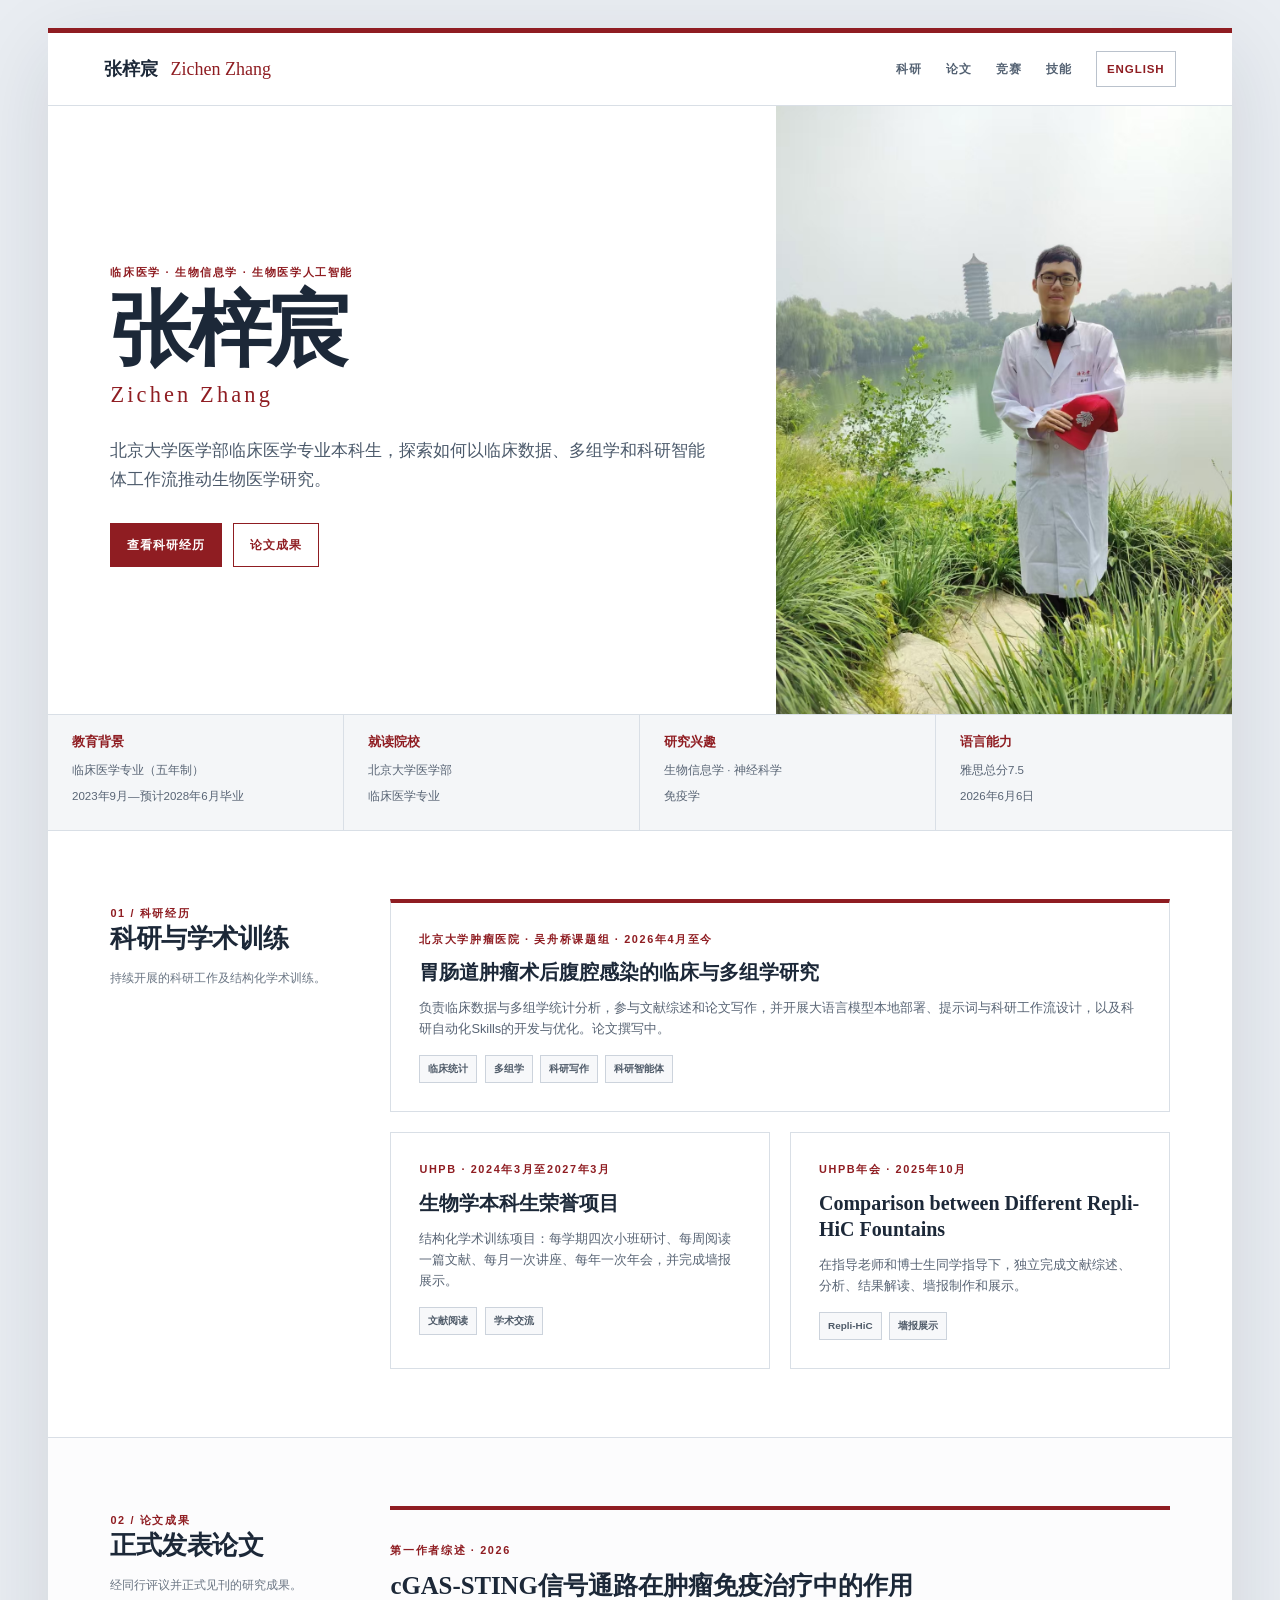
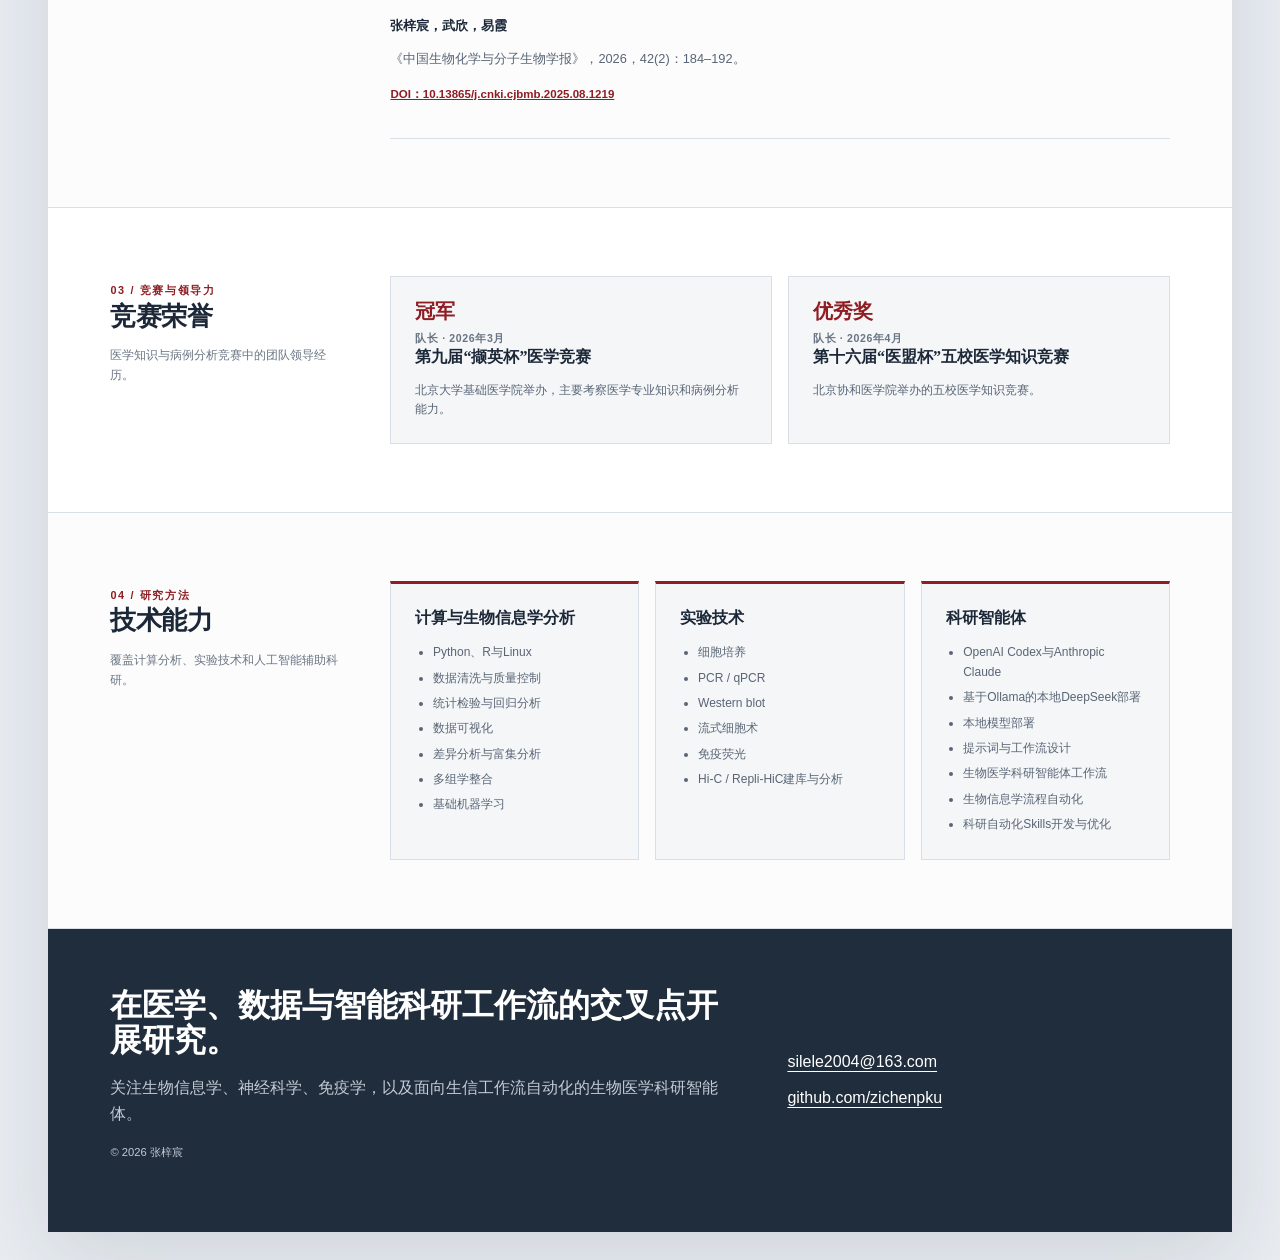
==== zh.html @ 294eec8e "feat: add complete Chinese academic resume" ====
<!doctype html>
<html lang="zh-CN">
<head>
  <meta charset="utf-8">
  <meta name="viewport" content="width=device-width, initial-scale=1">
  <title>张梓宸｜临床医学、生物信息学与生物医学人工智能</title>
  <meta name="description" content="张梓宸的学术主页：北京大学医学部临床医学专业本科生，关注生物信息学、多组学、免疫学、神经科学及生物医学科研智能体。">
  <meta name="theme-color" content="#8f1d22">
  <link rel="canonical" href="https://zichenpku.github.io/zh.html">
  <link rel="alternate" hreflang="en" href="https://zichenpku.github.io/">
  <link rel="alternate" hreflang="zh-CN" href="https://zichenpku.github.io/zh.html">
  <link rel="alternate" hreflang="x-default" href="https://zichenpku.github.io/">
  <meta property="og:type" content="profile">
  <meta property="og:title" content="张梓宸｜学术主页">
  <meta property="og:description" content="临床医学、生物信息学、多组学与生物医学科研智能体。">
  <meta property="og:url" content="https://zichenpku.github.io/zh.html">
  <link rel="stylesheet" href="styles.css">
  <script src="script.js" defer></script>
  <script type="application/ld+json">
    {
      "@context": "https://schema.org",
      "@type": "Person",
      "name": "张梓宸",
      "alternateName": "Zichen Zhang",
      "url": "https://zichenpku.github.io/zh.html",
      "email": "mailto:silele2004@163.com",
      "sameAs": ["https://github.com/zichenpku"],
      "affiliation": {
        "@type": "CollegeOrUniversity",
        "name": "北京大学医学部"
      }
    }
  </script>
</head>
<body>
  <a class="skip-link" href="#main-content">跳转至主要内容</a>
  <div class="site-shell">
    <header class="site-header">
      <div class="header-inner">
        <a class="brand" href="#main-content">张梓宸 <span lang="en">Zichen Zhang</span></a>
        <button class="menu-toggle" type="button" aria-expanded="false" aria-controls="site-nav" aria-label="打开导航菜单" data-menu-toggle>菜单</button>
        <nav class="site-nav" id="site-nav" aria-label="主要导航" data-site-nav>
          <a href="#research">科研</a>
          <a href="#publication">论文</a>
          <a href="#awards">竞赛</a>
          <a href="#skills">技能</a>
          <a class="language-link" href="index.html" lang="en">English</a>
        </nav>
      </div>
    </header>

    <main id="main-content">
      <section class="hero" aria-labelledby="hero-title">
        <div class="hero-copy">
          <p class="eyebrow">临床医学 · 生物信息学 · 生物医学人工智能</p>
          <h1 id="hero-title">张梓宸</h1>
          <span class="name-cn" lang="en">Zichen Zhang</span>
          <p class="lede">北京大学医学部临床医学专业本科生，探索如何以临床数据、多组学和科研智能体工作流推动生物医学研究。</p>
          <div class="hero-actions">
            <a class="button" href="#research">查看科研经历</a>
            <a class="button secondary" href="#publication">论文成果</a>
          </div>
        </div>
        <div class="hero-photo">
          <img src="photo.jpg" alt="张梓宸个人照片">
        </div>
      </section>

      <section class="facts" aria-label="学术信息概览">
        <div class="fact">
          <strong>教育背景</strong>
          <span>临床医学专业（五年制）<br>2023年9月—预计2028年6月毕业</span>
        </div>
        <div class="fact">
          <strong>就读院校</strong>
          <span>北京大学医学部<br>临床医学专业</span>
        </div>
        <div class="fact">
          <strong>研究兴趣</strong>
          <span>生物信息学 · 神经科学<br>免疫学</span>
        </div>
        <div class="fact">
          <strong>语言能力</strong>
          <span>雅思总分7.5<br>2026年6月6日</span>
        </div>
      </section>

      <section class="content-section" id="research" aria-labelledby="research-title">
        <div class="section-heading">
          <span class="section-number">01 / 科研经历</span>
          <h2 id="research-title">科研与学术训练</h2>
          <p>持续开展的科研工作及结构化学术训练。</p>
        </div>
        <div class="card-grid">
          <article class="card featured">
            <div class="meta">北京大学肿瘤医院 · 吴舟桥课题组 · 2026年4月至今</div>
            <h3>胃肠道肿瘤术后腹腔感染的临床与多组学研究</h3>
            <p>负责临床数据与多组学统计分析，参与文献综述和论文写作，并开展大语言模型本地部署、提示词与科研工作流设计，以及科研自动化Skills的开发与优化。论文撰写中。</p>
            <div class="tags" aria-label="肿瘤科研方法">
              <span class="tag">临床统计</span>
              <span class="tag">多组学</span>
              <span class="tag">科研写作</span>
              <span class="tag">科研智能体</span>
            </div>
          </article>

          <article class="card">
            <div class="meta">UHPB · 2024年3月至2027年3月</div>
            <h3>生物学本科生荣誉项目</h3>
            <p>结构化学术训练项目：每学期四次小班研讨、每周阅读一篇文献、每月一次讲座、每年一次年会，并完成墙报展示。</p>
            <div class="tags" aria-label="UHPB学术训练">
              <span class="tag">文献阅读</span>
              <span class="tag">学术交流</span>
            </div>
          </article>

          <article class="card">
            <div class="meta">UHPB年会 · 2025年10月</div>
            <h3 lang="en">Comparison between Different Repli-HiC Fountains</h3>
            <p>在指导老师和博士生同学指导下，独立完成文献综述、分析、结果解读、墙报制作和展示。</p>
            <div class="tags" aria-label="墙报研究方法">
              <span class="tag">Repli-HiC</span>
              <span class="tag">墙报展示</span>
            </div>
          </article>
        </div>
      </section>

      <section class="content-section" id="publication" aria-labelledby="publication-title">
        <div class="section-heading">
          <span class="section-number">02 / 论文成果</span>
          <h2 id="publication-title">正式发表论文</h2>
          <p>经同行评议并正式见刊的研究成果。</p>
        </div>
        <article class="publication">
          <div class="meta">第一作者综述 · 2026</div>
          <h3>cGAS-STING信号通路在肿瘤免疫治疗中的作用</h3>
          <p class="authors"><strong>张梓宸</strong>，武欣，易霞</p>
          <p>《中国生物化学与分子生物学报》，2026，42(2)：184–192。</p>
          <a class="doi-link" href="https://doi.org/10.13865/j.cnki.cjbmb.2025.08.1219" target="_blank" rel="noopener noreferrer">DOI：10.13865/j.cnki.cjbmb.2025.08.1219</a>
        </article>
      </section>

      <section class="content-section" id="awards" aria-labelledby="awards-title">
        <div class="section-heading">
          <span class="section-number">03 / 竞赛与领导力</span>
          <h2 id="awards-title">竞赛荣誉</h2>
          <p>医学知识与病例分析竞赛中的团队领导经历。</p>
        </div>
        <div class="awards-grid">
          <article class="award-card">
            <div class="award-result">冠军</div>
            <div class="award-meta">队长 · 2026年3月</div>
            <h3>第九届“撷英杯”医学竞赛</h3>
            <p>北京大学基础医学院举办，主要考察医学专业知识和病例分析能力。</p>
          </article>
          <article class="award-card">
            <div class="award-result">优秀奖</div>
            <div class="award-meta">队长 · 2026年4月</div>
            <h3>第十六届“医盟杯”五校医学知识竞赛</h3>
            <p>北京协和医学院举办的五校医学知识竞赛。</p>
          </article>
        </div>
      </section>

      <section class="content-section" id="skills" aria-labelledby="skills-title">
        <div class="section-heading">
          <span class="section-number">04 / 研究方法</span>
          <h2 id="skills-title">技术能力</h2>
          <p>覆盖计算分析、实验技术和人工智能辅助科研。</p>
        </div>
        <div class="skills-grid">
          <article class="skill-group">
            <h3>计算与生物信息学分析</h3>
            <ul>
              <li>Python、R与Linux</li>
              <li>数据清洗与质量控制</li>
              <li>统计检验与回归分析</li>
              <li>数据可视化</li>
              <li>差异分析与富集分析</li>
              <li>多组学整合</li>
              <li>基础机器学习</li>
            </ul>
          </article>
          <article class="skill-group">
            <h3>实验技术</h3>
            <ul>
              <li>细胞培养</li>
              <li>PCR / qPCR</li>
              <li>Western blot</li>
              <li>流式细胞术</li>
              <li>免疫荧光</li>
              <li>Hi-C / Repli-HiC建库与分析</li>
            </ul>
          </article>
          <article class="skill-group">
            <h3>科研智能体</h3>
            <ul>
              <li>OpenAI Codex与Anthropic Claude</li>
              <li>基于Ollama的本地DeepSeek部署</li>
              <li>本地模型部署</li>
              <li>提示词与工作流设计</li>
              <li>生物医学科研智能体工作流</li>
              <li>生物信息学流程自动化</li>
              <li>科研自动化Skills开发与优化</li>
            </ul>
          </article>
        </div>
      </section>
    </main>

    <footer class="site-footer" aria-labelledby="contact-title">
      <div>
        <h2 id="contact-title">在医学、数据与智能科研工作流的交叉点开展研究。</h2>
        <p>关注生物信息学、神经科学、免疫学，以及面向生信工作流自动化的生物医学科研智能体。</p>
        <p class="copyright">© <span data-current-year>2026</span> 张梓宸</p>
      </div>
      <div class="footer-links">
        <a href="mailto:silele2004@163.com">silele2004@163.com</a>
        <a href="https://github.com/zichenpku" target="_blank" rel="noopener noreferrer">github.com/zichenpku</a>
      </div>
    </footer>
  </div>
</body>
</html>
---- styles.css ----
:root {
  --color-accent: #8f1d22;
  --color-accent-dark: #6f1519;
  --color-ink: #1c2838;
  --color-slate: #5e6a79;
  --color-soft: #f4f6f8;
  --color-line: #d9dfe6;
  --color-white: #ffffff;
  --font-serif: Georgia, "Times New Roman", "Songti SC", STSong, serif;
  --font-sans: Inter, -apple-system, BlinkMacSystemFont, "Segoe UI", sans-serif;
  --max-width: 74rem;
  --shadow: 0 1.5rem 5rem rgba(23, 35, 52, 0.12);
}

* {
  box-sizing: border-box;
}

html {
  scroll-behavior: smooth;
  scroll-padding-top: 5rem;
}

body {
  margin: 0;
  color: var(--color-ink);
  background: #e9edf2;
  font-family: var(--font-sans);
  line-height: 1.65;
}

img {
  display: block;
  max-width: 100%;
}

a {
  color: inherit;
}

.skip-link {
  position: fixed;
  top: 0;
  left: 1rem;
  z-index: 100;
  padding: 0.75rem 1rem;
  color: #fff;
  background: var(--color-accent);
  transform: translateY(-120%);
}

.skip-link:focus {
  transform: translateY(0);
}

:focus-visible {
  outline: 3px solid #2563eb;
  outline-offset: 3px;
}

.site-shell {
  width: min(100% - 2rem, var(--max-width));
  margin: 1.75rem auto;
  overflow: hidden;
  background: var(--color-white);
  box-shadow: var(--shadow);
}

.site-header {
  position: sticky;
  top: 0;
  z-index: 20;
  border-top: 5px solid var(--color-accent);
  border-bottom: 1px solid var(--color-line);
  background: rgba(255, 255, 255, 0.97);
  backdrop-filter: blur(12px);
}

.header-inner {
  display: flex;
  align-items: center;
  justify-content: space-between;
  min-height: 4.5rem;
  padding: 0 3.5rem;
}

.brand {
  color: var(--color-ink);
  font: 700 1.125rem/1 var(--font-serif);
  text-decoration: none;
}

.brand span {
  margin-left: 0.5rem;
  color: var(--color-accent);
  font-weight: 500;
}

.site-nav {
  display: flex;
  align-items: center;
  gap: 1.5rem;
}

.site-nav a {
  color: #526071;
  font-size: 0.72rem;
  font-weight: 750;
  letter-spacing: 0.08em;
  text-decoration: none;
  text-transform: uppercase;
}

.site-nav a:hover {
  color: var(--color-accent);
}

.language-link {
  padding: 0.45rem 0.65rem;
  border: 1px solid #bac2cc;
  color: var(--color-accent) !important;
}

.menu-toggle {
  display: none;
  min-width: 2.75rem;
  min-height: 2.75rem;
  color: var(--color-ink);
  font: 700 0.72rem/1 var(--font-sans);
}

.hero {
  display: grid;
  grid-template-columns: 1.23fr 0.77fr;
  border-bottom: 1px solid var(--color-line);
}

.hero-copy {
  display: flex;
  flex-direction: column;
  justify-content: center;
  padding: 4.5rem 3.9rem;
}

.eyebrow,
.section-number,
.meta {
  color: var(--color-accent);
  font-size: 0.68rem;
  font-weight: 800;
  letter-spacing: 0.15em;
  text-transform: uppercase;
}

.hero h1 {
  margin: 0;
  font: 700 clamp(3.2rem, 7vw, 5.1rem) / 0.95 var(--font-serif);
  letter-spacing: -0.045em;
}

.name-cn {
  margin-top: 0.9rem;
  color: var(--color-accent);
  font: 500 1.4rem/1 var(--font-serif);
  letter-spacing: 0.14em;
}

.lede {
  max-width: 38rem;
  margin: 1.8rem 0 0;
  color: #4c5a6b;
  font: 400 1.08rem/1.7 var(--font-serif);
}

.hero-actions {
  display: flex;
  flex-wrap: wrap;
  gap: 0.7rem;
  margin-top: 1.8rem;
}

.button {
  display: inline-flex;
  align-items: center;
  justify-content: center;
  min-height: 2.75rem;
  padding: 0 1rem;
  border: 1px solid var(--color-accent);
  color: #fff;
  background: var(--color-accent);
  font-size: 0.72rem;
  font-weight: 800;
  letter-spacing: 0.08em;
  text-decoration: none;
  text-transform: uppercase;
}

.button.secondary {
  color: var(--color-accent);
  background: #fff;
}

.button:hover {
  color: #fff;
  background: var(--color-accent-dark);
}

.hero-photo {
  min-height: 31rem;
  overflow: hidden;
  background: #cfd5dc;
}

.hero-photo img {
  width: 100%;
  height: 100%;
  min-height: 31rem;
  object-fit: cover;
  object-position: center 20%;
}

.facts {
  display: grid;
  grid-template-columns: repeat(4, 1fr);
  border-bottom: 1px solid var(--color-line);
  background: var(--color-soft);
}

.fact {
  min-height: 6rem;
  padding: 1.35rem 1.5rem;
  border-right: 1px solid var(--color-line);
}

.fact:last-child {
  border-right: 0;
}

.fact strong {
  display: block;
  margin-bottom: 0.4rem;
  color: var(--color-accent);
  font: 700 0.8rem/1 var(--font-serif);
}

.fact span {
  color: #596575;
  font-size: 0.72rem;
}

.content-section {
  display: grid;
  grid-template-columns: 14.5rem 1fr;
  gap: 3rem;
  padding: 4.25rem 3.9rem;
  border-bottom: 1px solid var(--color-line);
}

.content-section:nth-of-type(even) {
  background: #fcfcfd;
}

.section-heading h2 {
  margin: 0;
  font: 700 1.6rem/1.1 var(--font-serif);
  letter-spacing: -0.02em;
}

.section-heading p {
  margin: 0.9rem 0 0;
  color: #6a7583;
  font-size: 0.76rem;
}

.card-grid {
  display: grid;
  grid-template-columns: 1fr 1fr;
  gap: 1.25rem;
}

.card {
  padding: 1.75rem;
  border: 1px solid var(--color-line);
  background: #fff;
}

.card.featured {
  grid-column: 1 / -1;
  border-top: 4px solid var(--color-accent);
}

.card h3,
.publication h3 {
  margin: 0.65rem 0 0;
  font: 700 1.25rem/1.3 var(--font-serif);
}

.card p,
.publication p {
  margin: 0.75rem 0 0;
  color: #596575;
  font-size: 0.8rem;
}

.card ul,
.skill-group ul {
  margin: 0.9rem 0 0;
  padding-left: 1.1rem;
  color: #596575;
  font-size: 0.75rem;
}

.card li + li,
.skill-group li + li {
  margin-top: 0.35rem;
}

.tags {
  display: flex;
  flex-wrap: wrap;
  gap: 0.45rem;
  margin-top: 1rem;
}

.tag {
  padding: 0.3rem 0.5rem;
  border: 1px solid #ccd3dc;
  color: #4e5a68;
  background: #f7f8fa;
  font-size: 0.62rem;
  font-weight: 700;
}

.publication {
  padding: 2rem 0;
  border-top: 4px solid var(--color-accent);
  border-bottom: 1px solid var(--color-line);
}

.publication h3 {
  max-width: 43rem;
  font-size: 1.55rem;
}

.authors {
  color: var(--color-ink) !important;
  font-weight: 650;
}

.doi-link {
  display: inline-block;
  margin-top: 1rem;
  color: var(--color-accent);
  font-size: 0.72rem;
  font-weight: 800;
}

.skills-grid,
.awards-grid {
  display: grid;
  grid-template-columns: repeat(3, 1fr);
  gap: 1rem;
}

.awards-grid {
  grid-template-columns: 1fr 1fr;
}

.skill-group,
.award-card {
  padding: 1.5rem;
  border: 1px solid var(--color-line);
  background: var(--color-soft);
}

.skill-group {
  border-top: 3px solid var(--color-accent);
}

.skill-group h3,
.award-card h3 {
  margin: 0;
  font: 700 1rem/1.3 var(--font-serif);
}

.skill-group p,
.award-card p {
  margin: 0.8rem 0 0;
  color: #596575;
  font-size: 0.72rem;
}

.award-result {
  color: var(--color-accent);
  font: 700 1.25rem/1 var(--font-serif);
}

.award-meta {
  margin-top: 0.55rem;
  color: #6a7583;
  font-size: 0.66rem;
  font-weight: 750;
  letter-spacing: 0.06em;
  text-transform: uppercase;
}

.site-footer {
  display: grid;
  grid-template-columns: 1.25fr 0.75fr;
  gap: 2.5rem;
  padding: 3.7rem 3.9rem;
  color: #fff;
  background: #202d3d;
}

.site-footer h2 {
  margin: 0;
  font: 700 2rem/1.1 var(--font-serif);
}

.site-footer p {
  color: #c3cbd4;
}

.footer-links {
  display: flex;
  flex-direction: column;
  justify-content: center;
  gap: 0.6rem;
}

.footer-links a {
  color: #fff;
  text-underline-offset: 0.25rem;
}

.copyright {
  margin-top: 1rem;
  font-size: 0.7rem;
}

@media (max-width: 52rem) {
  html {
    scroll-padding-top: 4.25rem;
  }

  .site-shell {
    width: 100%;
    margin: 0;
  }

  .header-inner {
    min-height: 4.25rem;
    padding: 0 1.3rem;
  }

  .site-nav {
    flex-wrap: wrap;
    justify-content: flex-end;
  }

  html.js .menu-toggle {
    display: inline-grid;
    place-items: center;
    border: 1px solid var(--color-line);
    background: #fff;
  }

  html.js .site-nav {
    position: absolute;
    top: 100%;
    right: 0;
    left: 0;
    display: none;
    flex-direction: column;
    align-items: stretch;
    gap: 0;
    padding: 0.5rem 1.3rem 1rem;
    border-bottom: 1px solid var(--color-line);
    background: #fff;
  }

  html.js .site-nav[data-open="true"] {
    display: flex;
  }

  .site-nav a {
    padding: 0.8rem 0;
  }

  .hero {
    grid-template-columns: 1fr;
  }

  .hero-photo {
    min-height: 23rem;
    order: -1;
  }

  .hero-photo img {
    min-height: 23rem;
  }

  .hero-copy {
    padding: 3.5rem 1.7rem 3rem;
  }

  .facts {
    grid-template-columns: 1fr 1fr;
  }

  .fact:nth-child(2) {
    border-right: 0;
  }

  .fact:nth-child(-n + 2) {
    border-bottom: 1px solid var(--color-line);
  }

  .content-section {
    grid-template-columns: 1fr;
    gap: 1.8rem;
    padding: 3.2rem 1.7rem;
  }

  .card-grid,
  .awards-grid,
  .skills-grid,
  .site-footer {
    grid-template-columns: 1fr;
  }

  .site-footer {
    padding: 3rem 1.7rem;
  }
}

@media (max-width: 24rem) {
  .facts {
    grid-template-columns: 1fr;
  }

  .fact {
    border-right: 0;
    border-bottom: 1px solid var(--color-line);
  }

  .hero-actions {
    flex-direction: column;
  }
}

@media (prefers-reduced-motion: reduce) {
  html {
    scroll-behavior: auto;
  }

  *,
  *::before,
  *::after {
    scroll-behavior: auto !important;
    transition: none !important;
  }
}
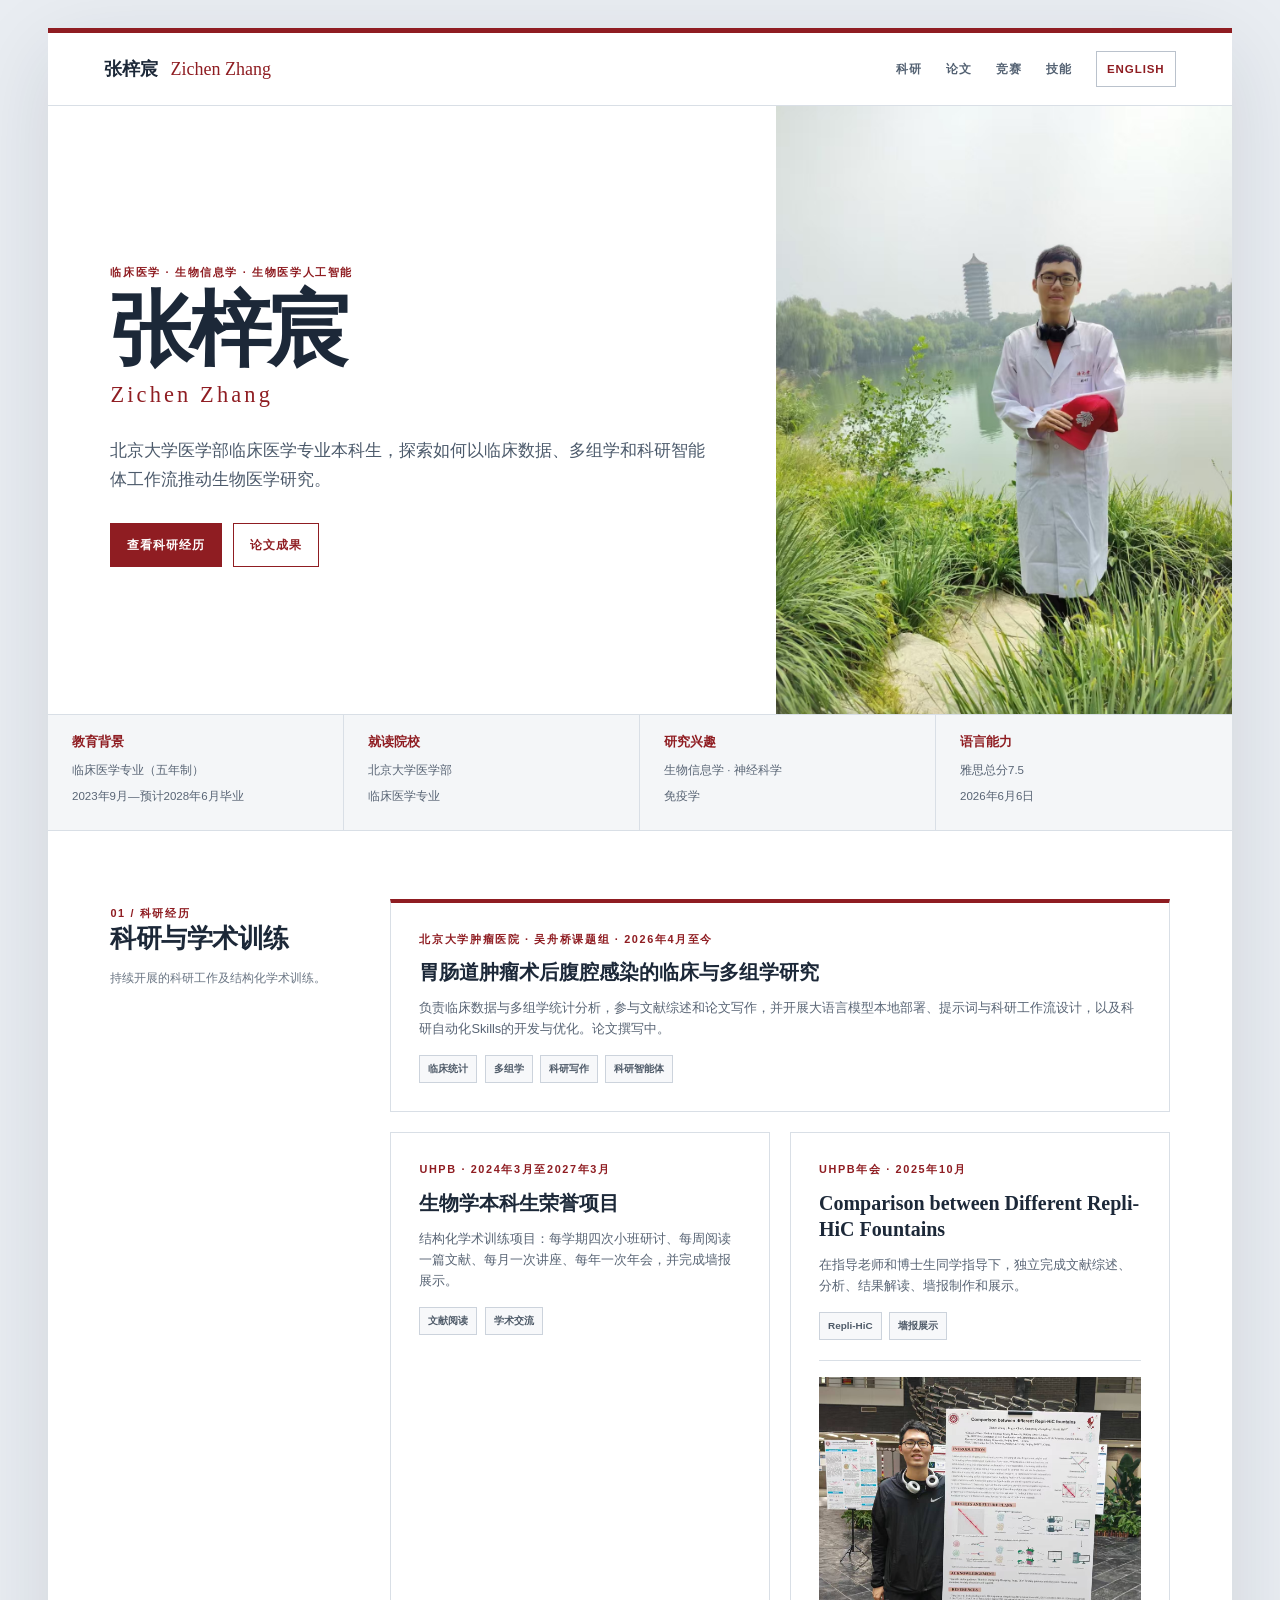
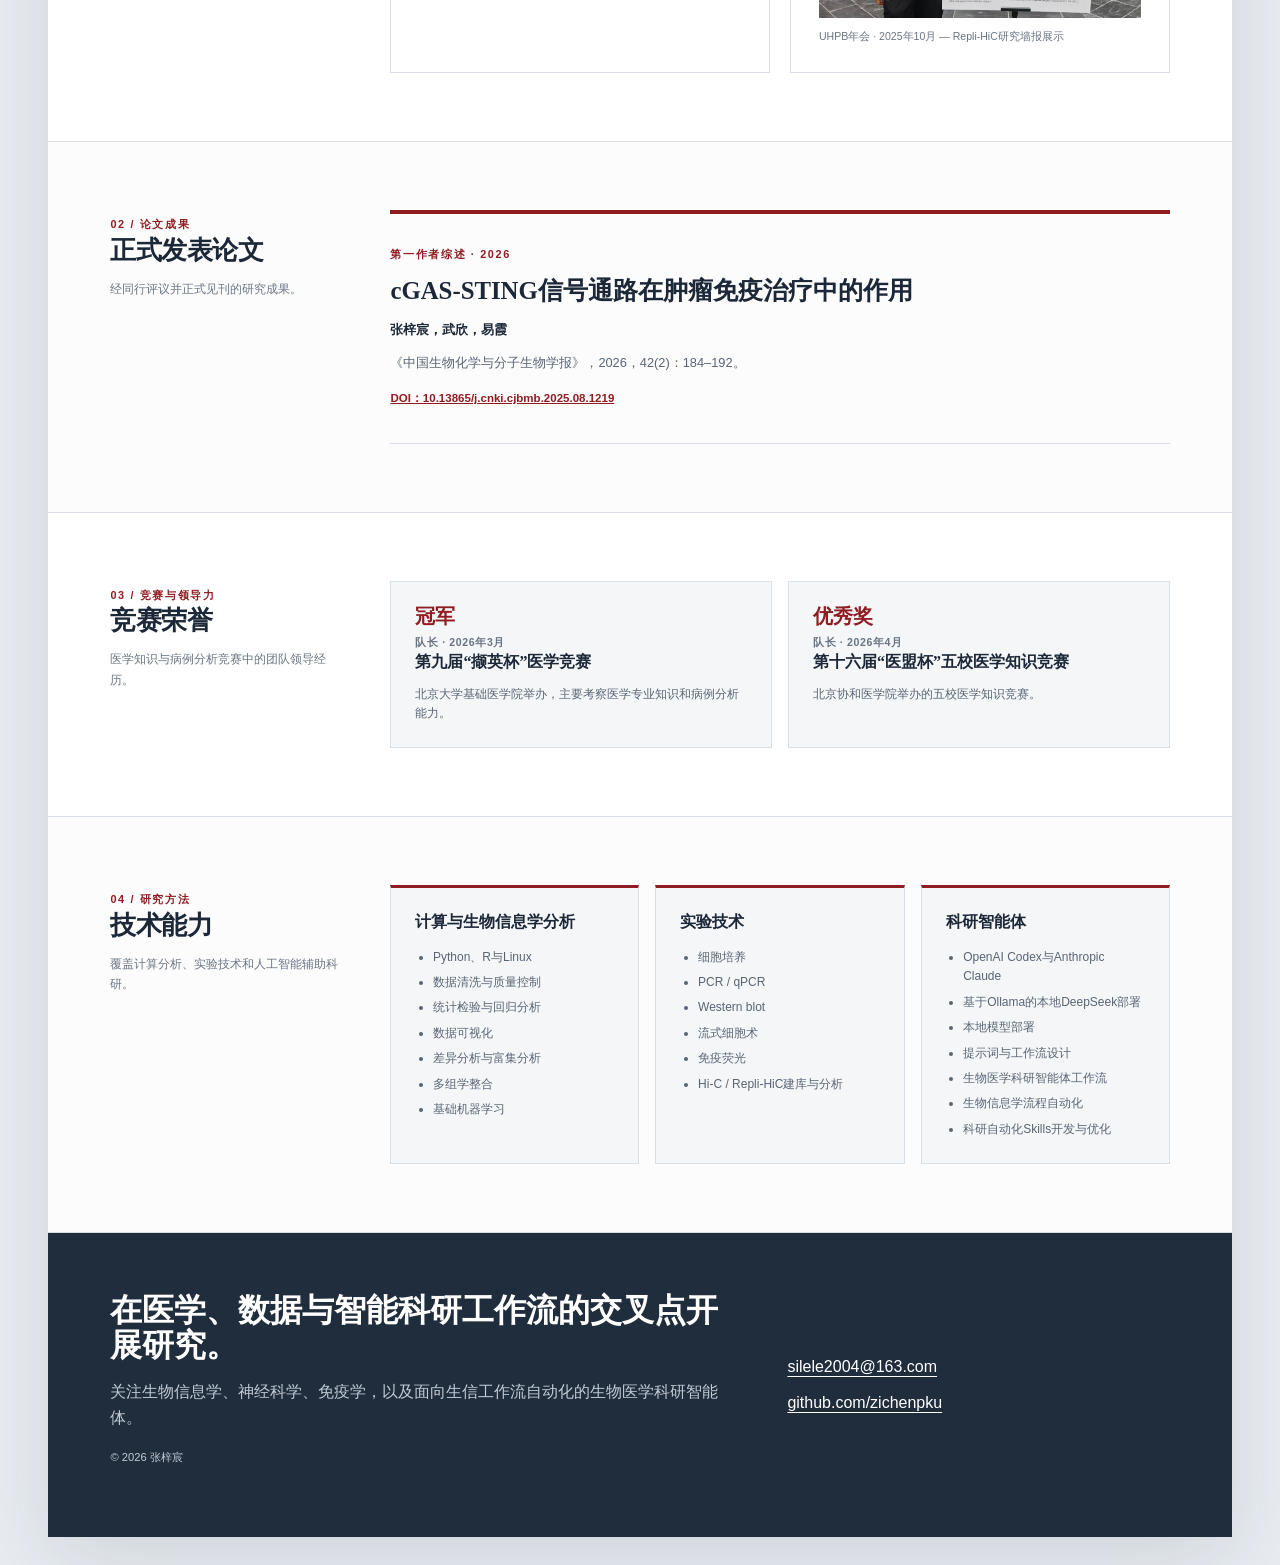
==== commit 62bc6730: "feat: add UHPB poster photograph" ====
--- a/zh.html
+++ b/zh.html
@@ -38,7 +38,7 @@
     <header class="site-header">
       <div class="header-inner">
         <a class="brand" href="#main-content">张梓宸 <span lang="en">Zichen Zhang</span></a>
-        <button class="menu-toggle" type="button" aria-expanded="false" aria-controls="site-nav" aria-label="打开导航菜单" data-menu-toggle>菜单</button>
+        <button class="menu-toggle" type="button" aria-expanded="false" aria-controls="site-nav" aria-label="打开导航菜单" data-label-open="打开导航菜单" data-label-close="关闭导航菜单" data-menu-toggle>菜单</button>
         <nav class="site-nav" id="site-nav" aria-label="主要导航" data-site-nav>
           <a href="#research">科研</a>
           <a href="#publication">论文</a>
@@ -122,6 +122,12 @@
               <span class="tag">Repli-HiC</span>
               <span class="tag">墙报展示</span>
             </div>
+            <figure class="poster-figure">
+              <a class="poster-link" href="assets/uhpb-poster.jpg" target="_blank" rel="noopener noreferrer" aria-label="查看UHPB墙报展示完整照片">
+                <img src="assets/uhpb-poster.jpg" alt="张梓宸在UHPB年会展示Repli-HiC研究墙报" decoding="async">
+              </a>
+              <figcaption>UHPB年会 · 2025年10月 — Repli-HiC研究墙报展示</figcaption>
+            </figure>
           </article>
         </div>
       </section>
--- a/styles.css
+++ b/styles.css
@@ -331,6 +331,32 @@
   font-weight: 700;
 }
 
+.poster-figure {
+  margin: 1.25rem 0 0;
+  padding-top: 1rem;
+  border-top: 1px solid var(--color-line);
+}
+
+.poster-link {
+  display: block;
+  overflow: hidden;
+  background: var(--color-soft);
+}
+
+.poster-figure img {
+  width: 100%;
+  aspect-ratio: 4 / 3;
+  object-fit: cover;
+  object-position: center 42%;
+}
+
+.poster-figure figcaption {
+  margin-top: 0.65rem;
+  color: #697584;
+  font-size: 0.66rem;
+  line-height: 1.5;
+}
+
 .publication {
   padding: 2rem 0;
   border-top: 4px solid var(--color-accent);
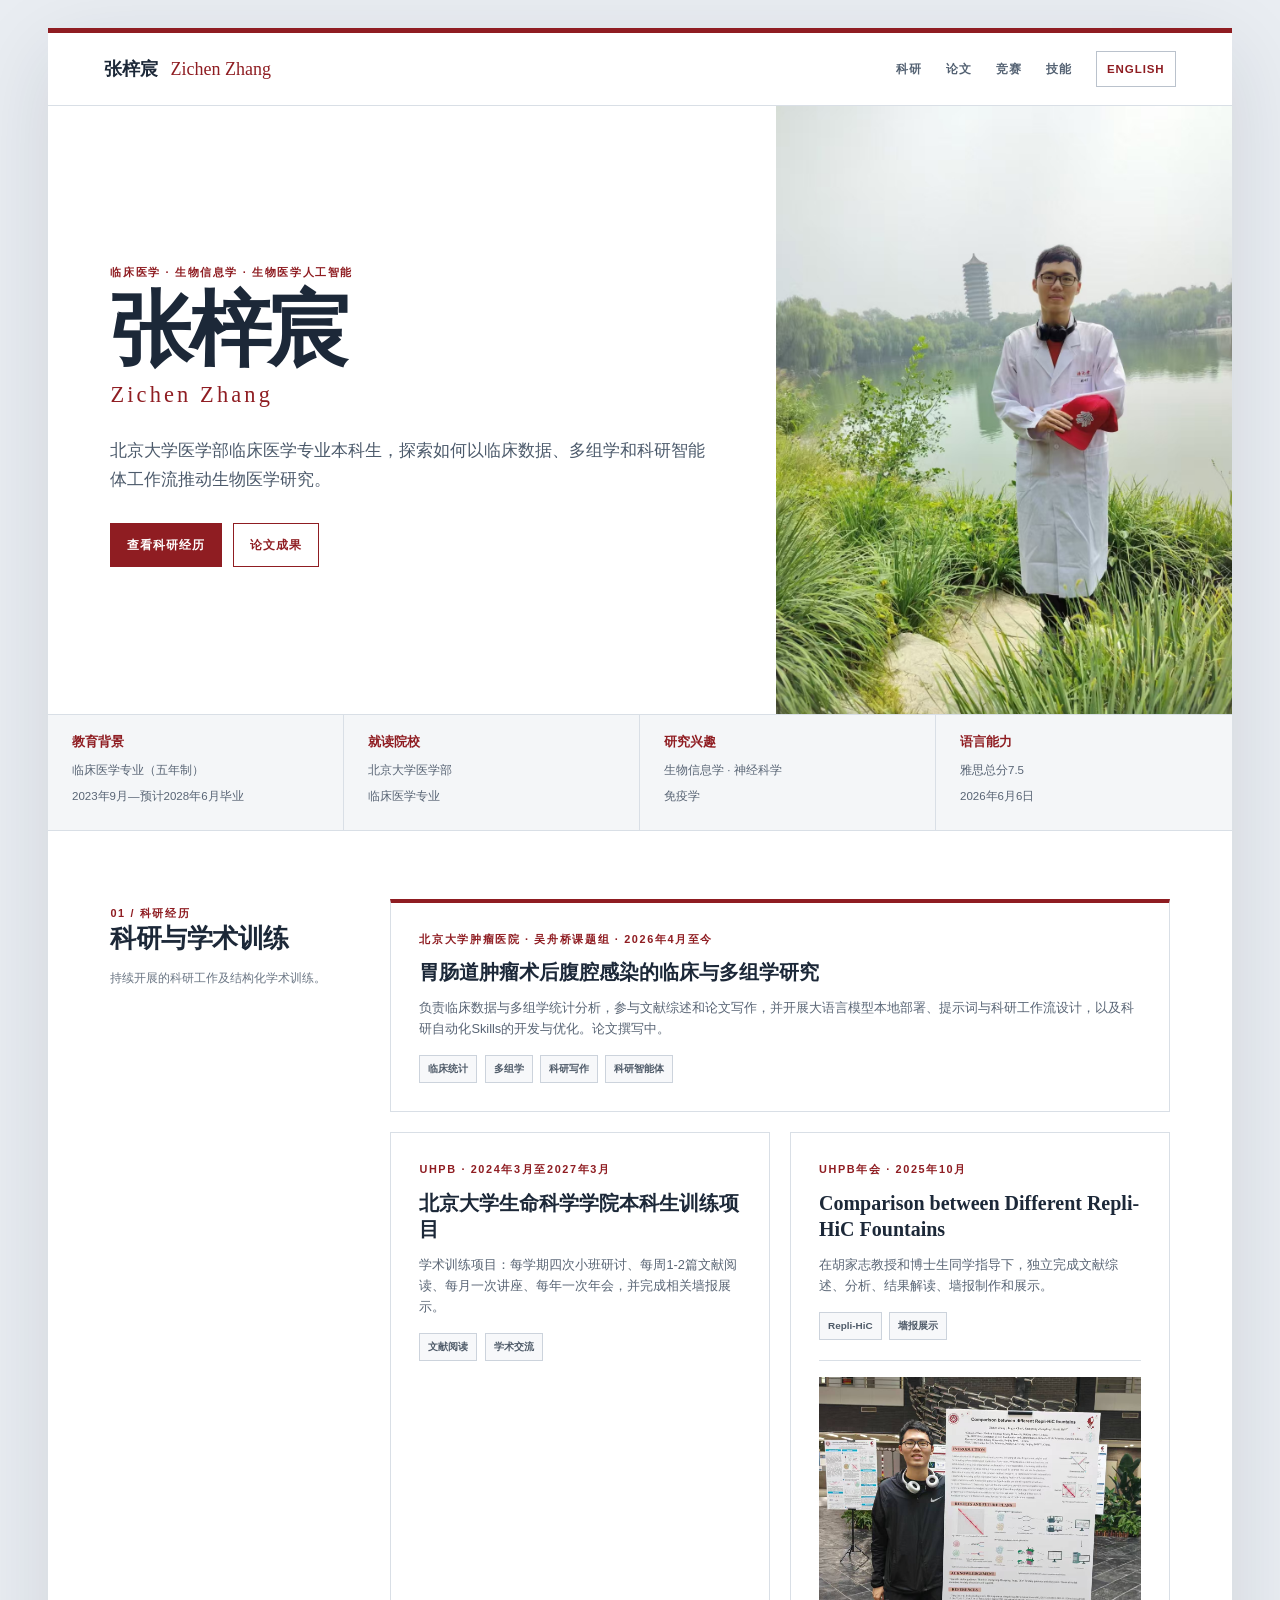
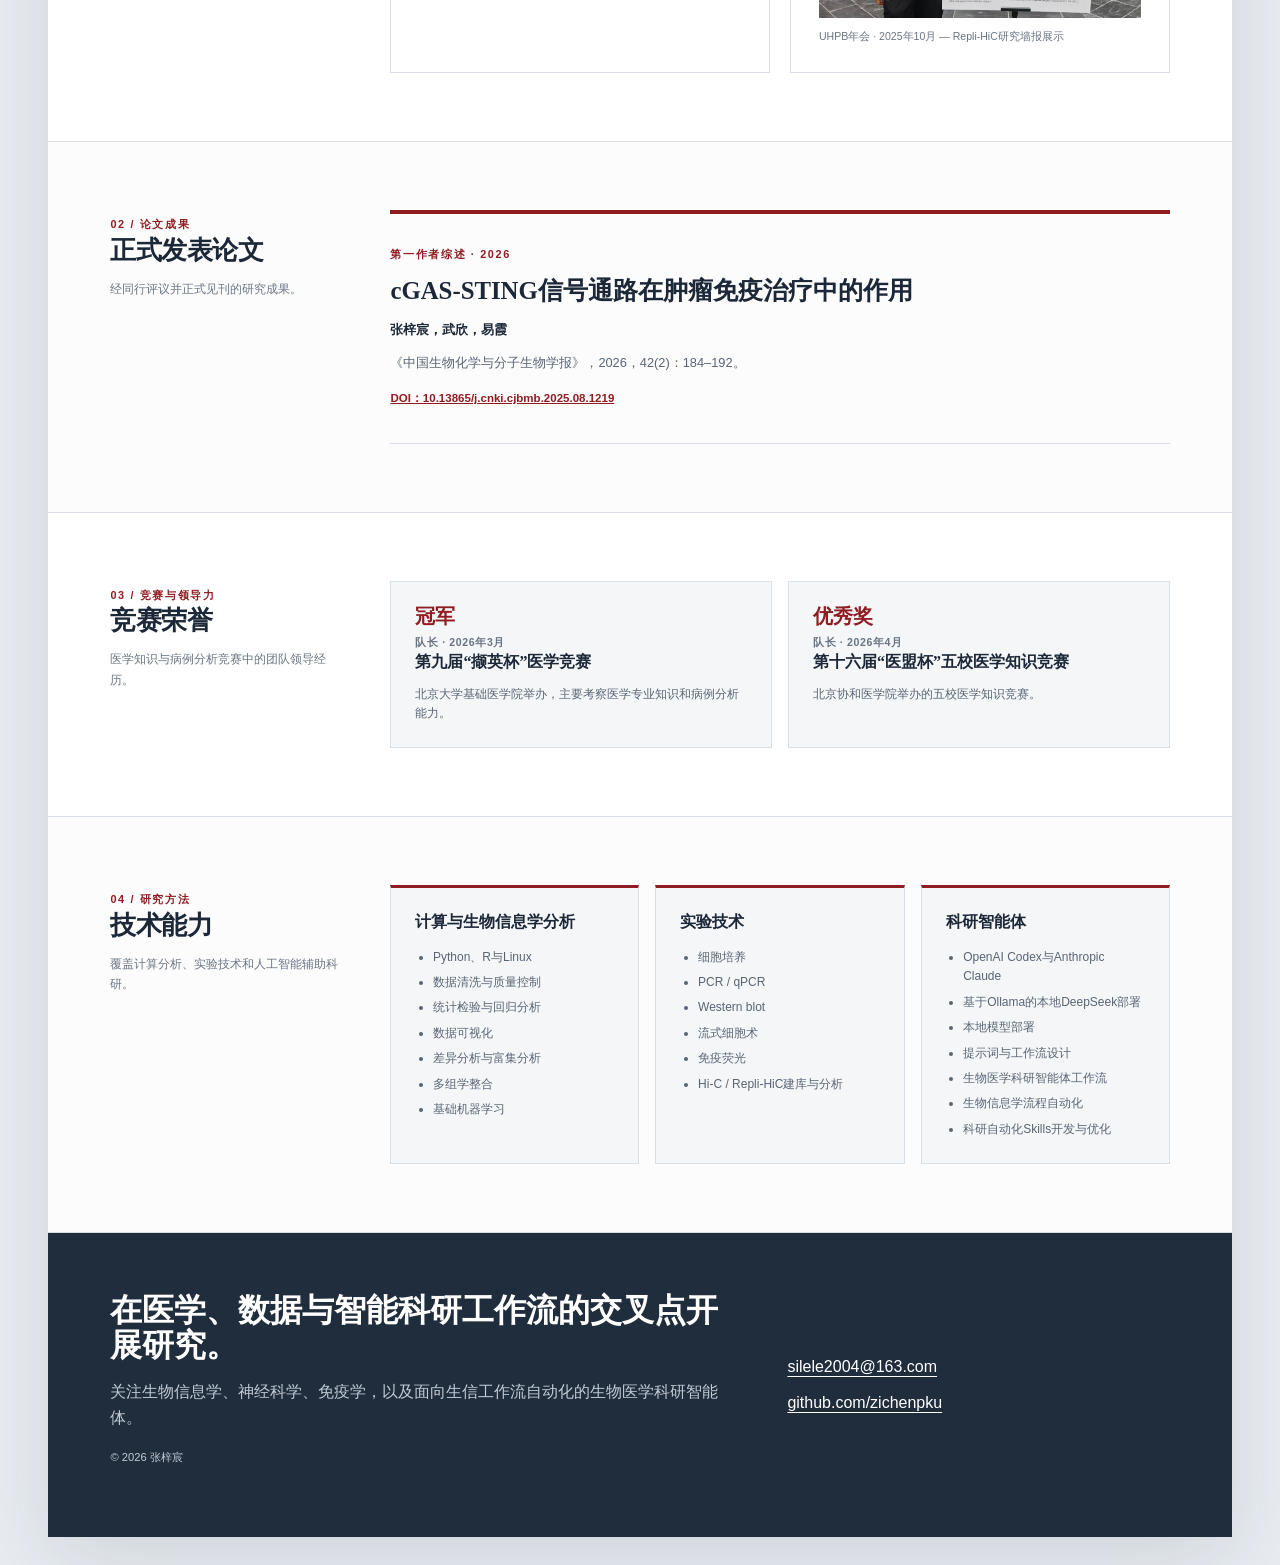
==== commit a492c772: "Update zh.html" ====
--- a/zh.html
+++ b/zh.html
@@ -106,8 +106,8 @@
 
           <article class="card">
             <div class="meta">UHPB · 2024年3月至2027年3月</div>
-            <h3>生物学本科生荣誉项目</h3>
-            <p>结构化学术训练项目：每学期四次小班研讨、每周阅读一篇文献、每月一次讲座、每年一次年会，并完成墙报展示。</p>
+            <h3>北京大学生命科学学院本科生训练项目</h3>
+            <p>学术训练项目：每学期四次小班研讨、每周1-2篇文献阅读、每月一次讲座、每年一次年会，并完成相关墙报展示。</p>
             <div class="tags" aria-label="UHPB学术训练">
               <span class="tag">文献阅读</span>
               <span class="tag">学术交流</span>
@@ -117,14 +117,14 @@
           <article class="card">
             <div class="meta">UHPB年会 · 2025年10月</div>
             <h3 lang="en">Comparison between Different Repli-HiC Fountains</h3>
-            <p>在指导老师和博士生同学指导下，独立完成文献综述、分析、结果解读、墙报制作和展示。</p>
+            <p>在胡家志教授和博士生同学指导下，独立完成文献综述、分析、结果解读、墙报制作和展示。</p>
             <div class="tags" aria-label="墙报研究方法">
               <span class="tag">Repli-HiC</span>
               <span class="tag">墙报展示</span>
             </div>
             <figure class="poster-figure">
               <a class="poster-link" href="assets/uhpb-poster.jpg" target="_blank" rel="noopener noreferrer" aria-label="查看UHPB墙报展示完整照片">
-                <img src="assets/uhpb-poster.jpg" alt="张梓宸在UHPB年会展示Repli-HiC研究墙报" decoding="async">
+                <img src="assets/uhpb-poster.jpg" data-poster-fallback="assets/uhpb-poster.b64" alt="张梓宸在UHPB年会展示Repli-HiC研究墙报" decoding="async">
               </a>
               <figcaption>UHPB年会 · 2025年10月 — Repli-HiC研究墙报展示</figcaption>
             </figure>
